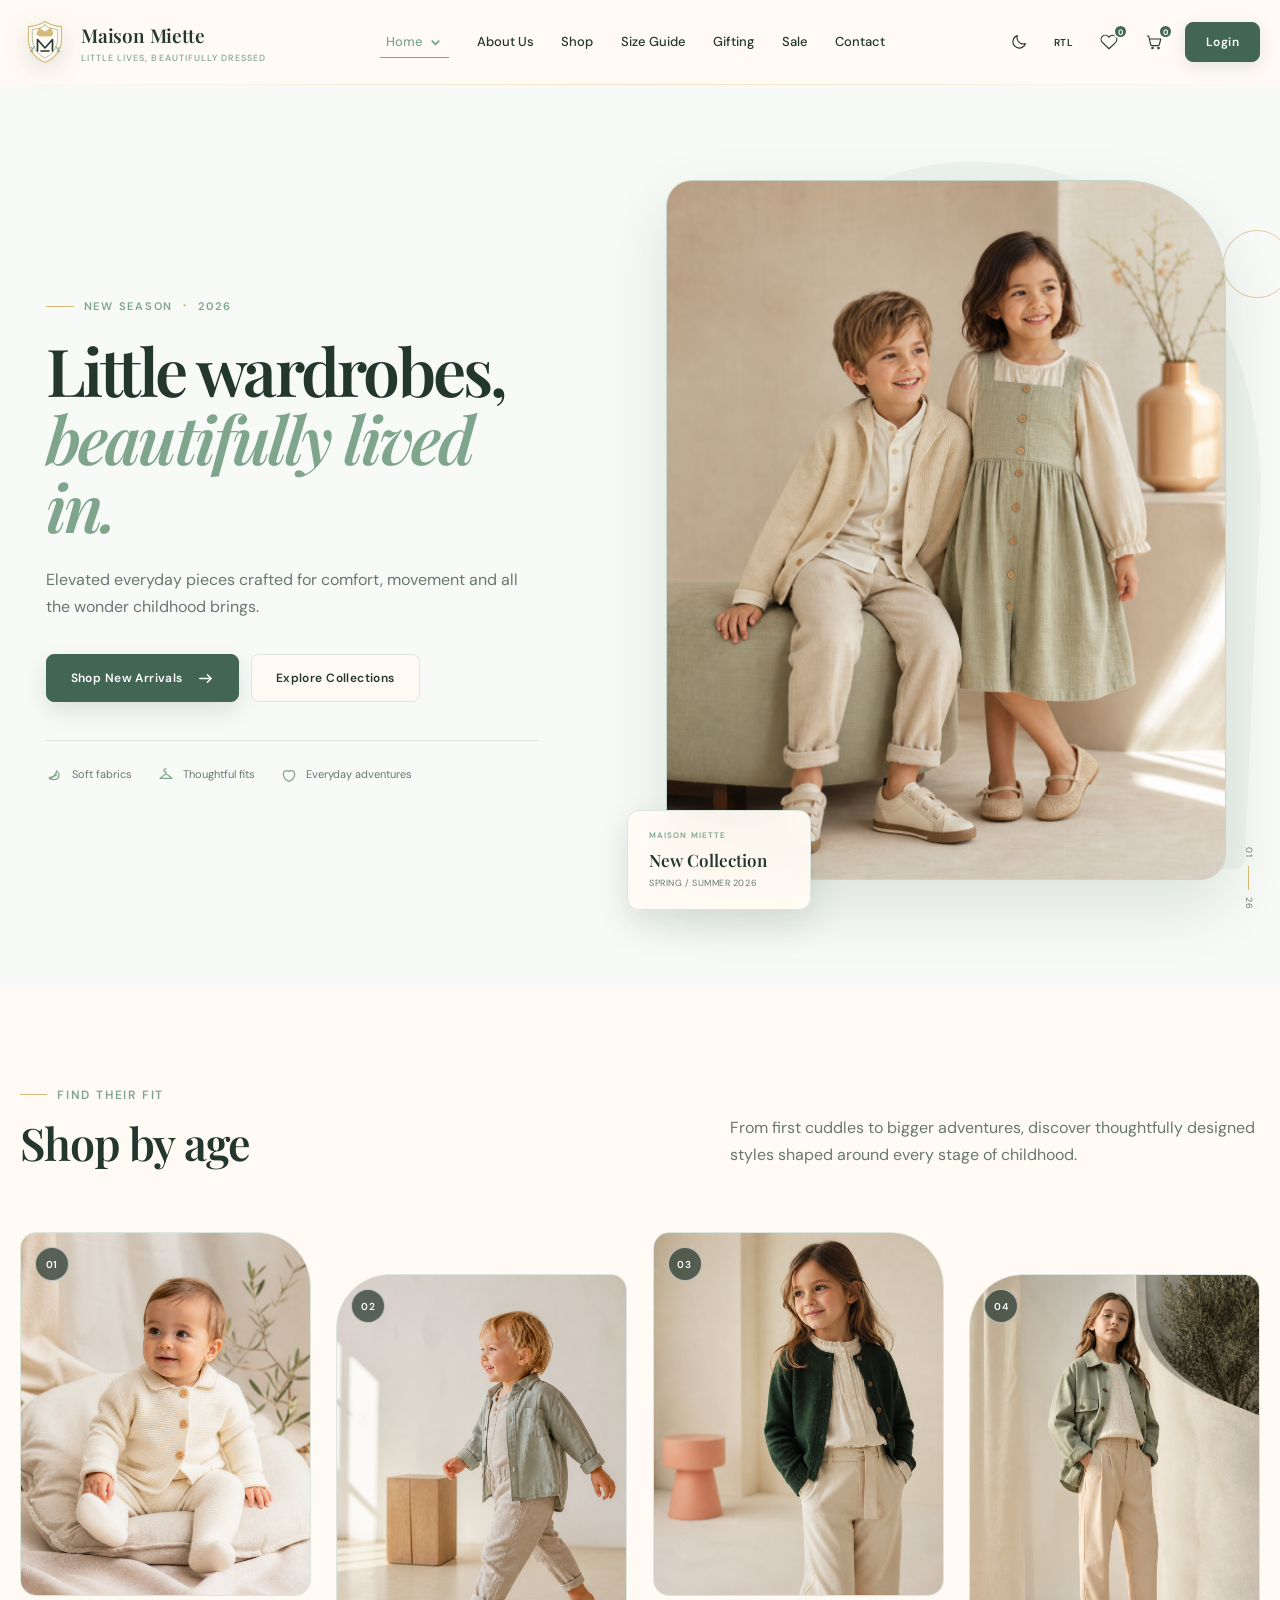
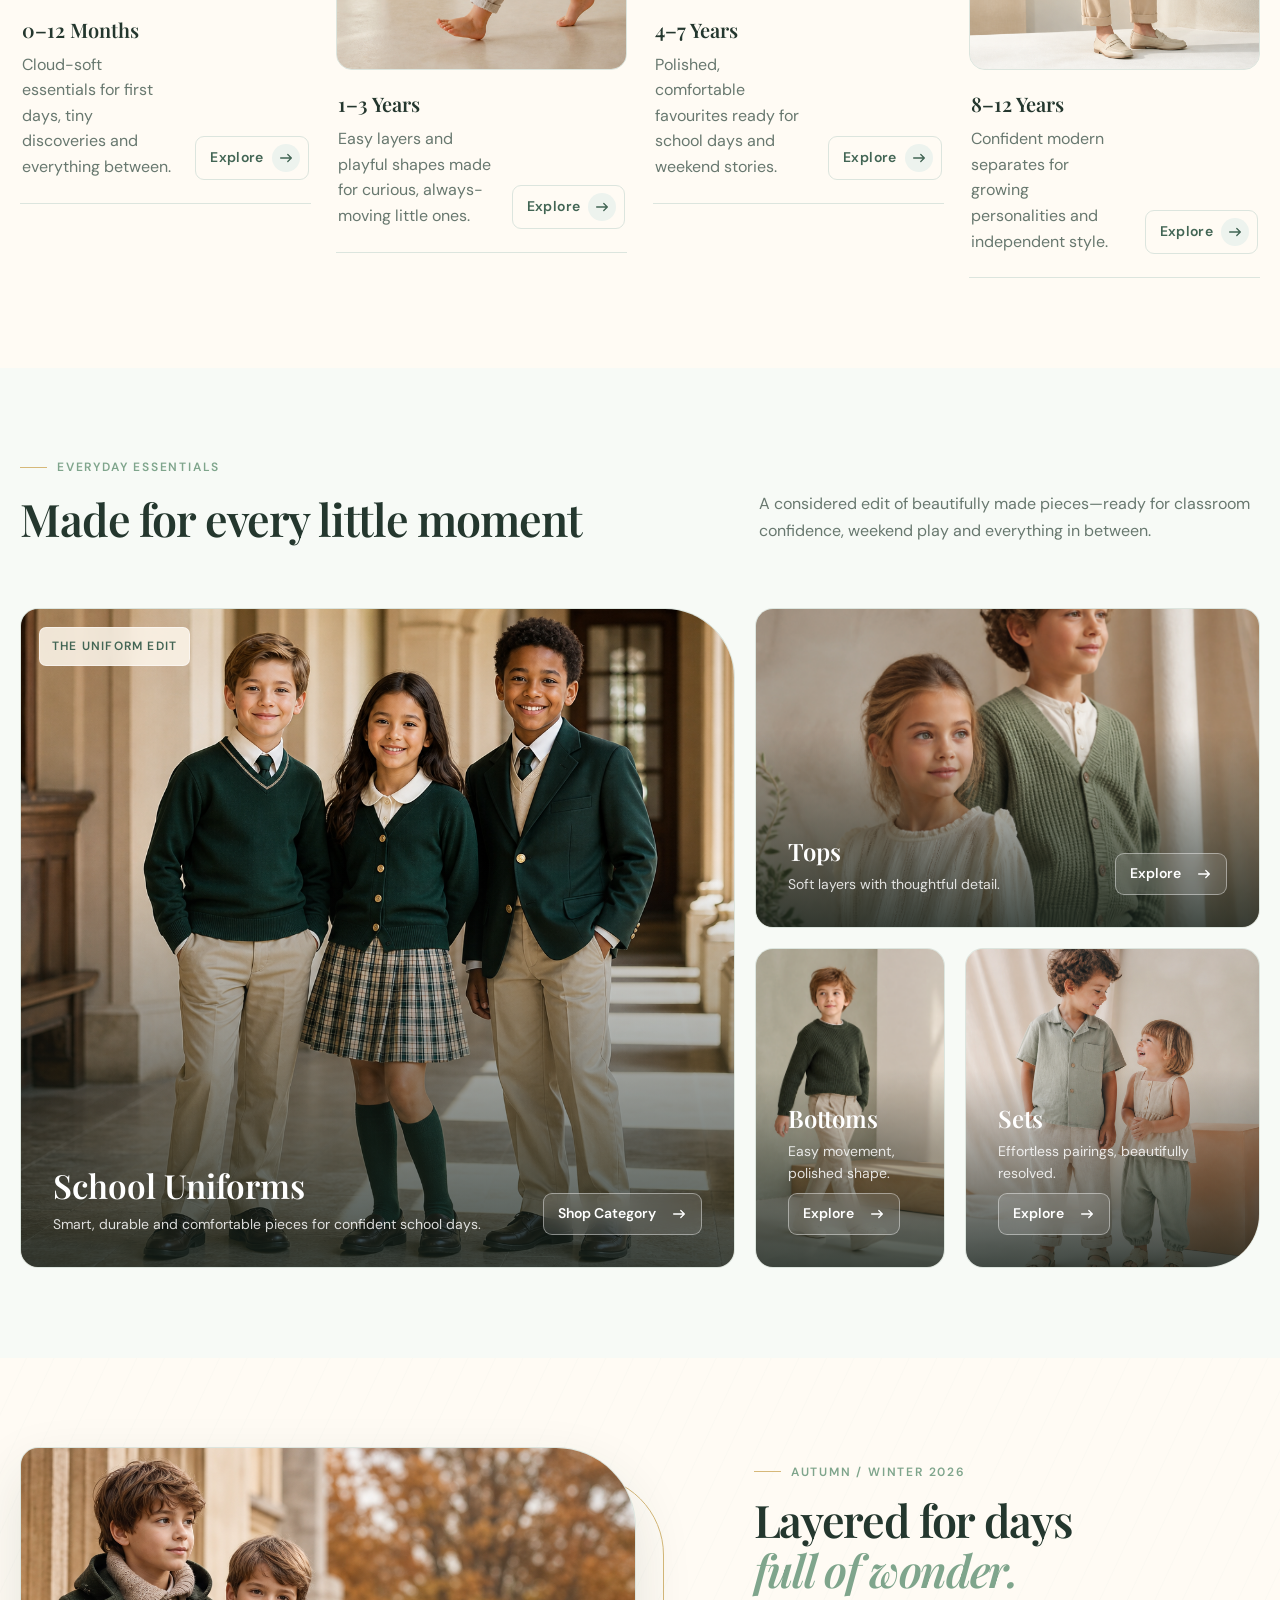
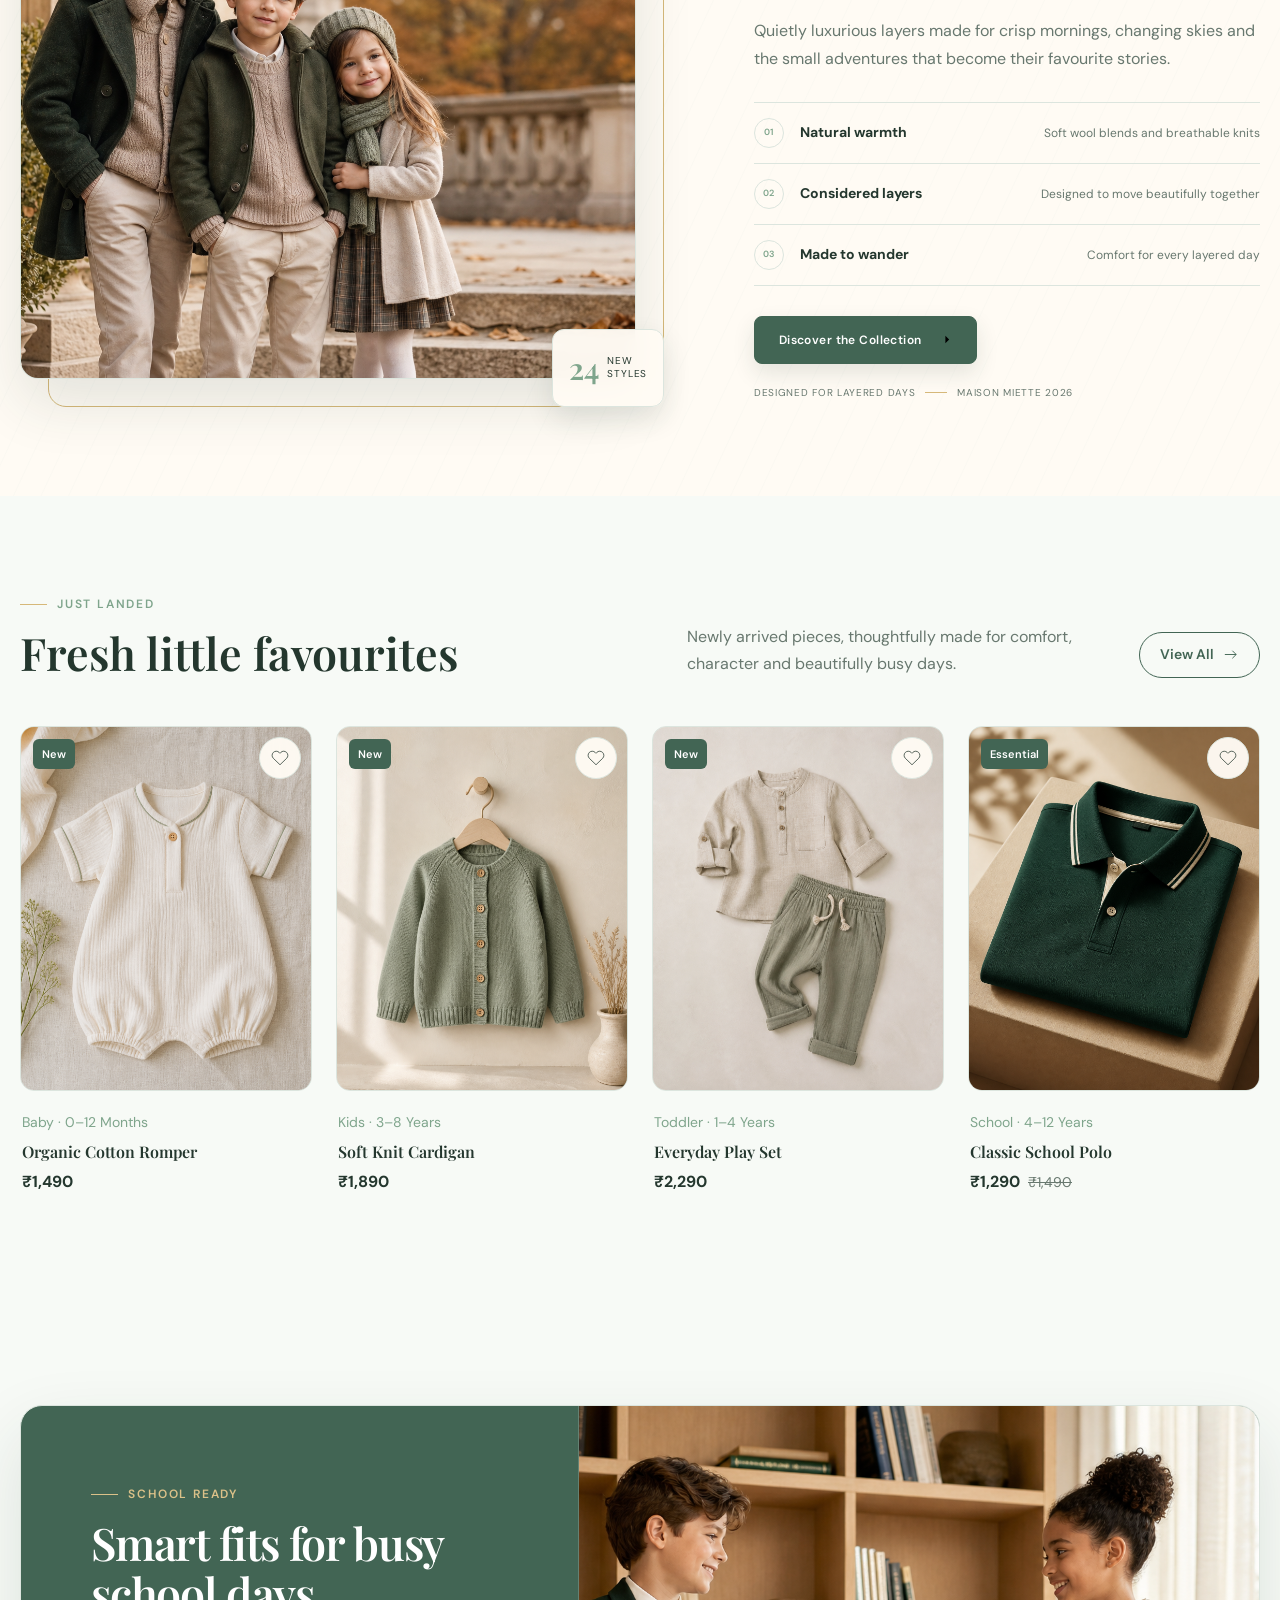
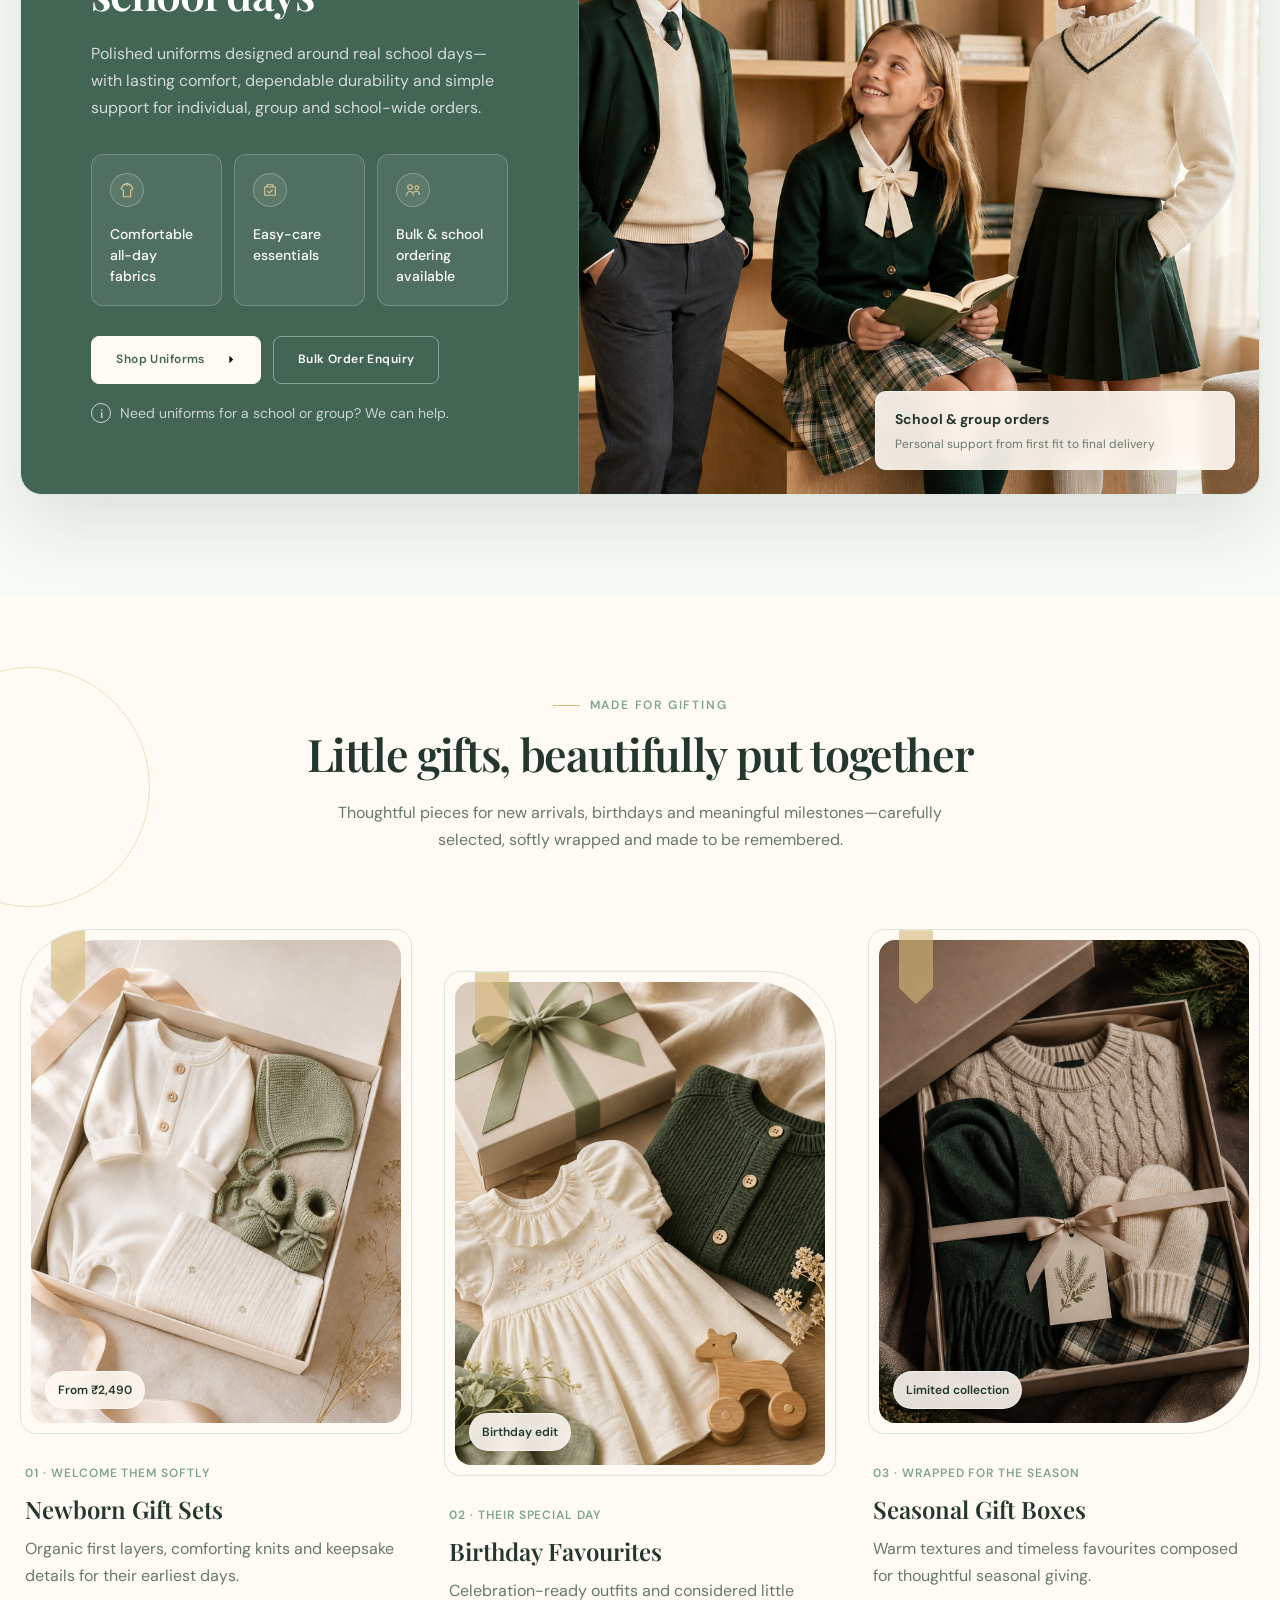
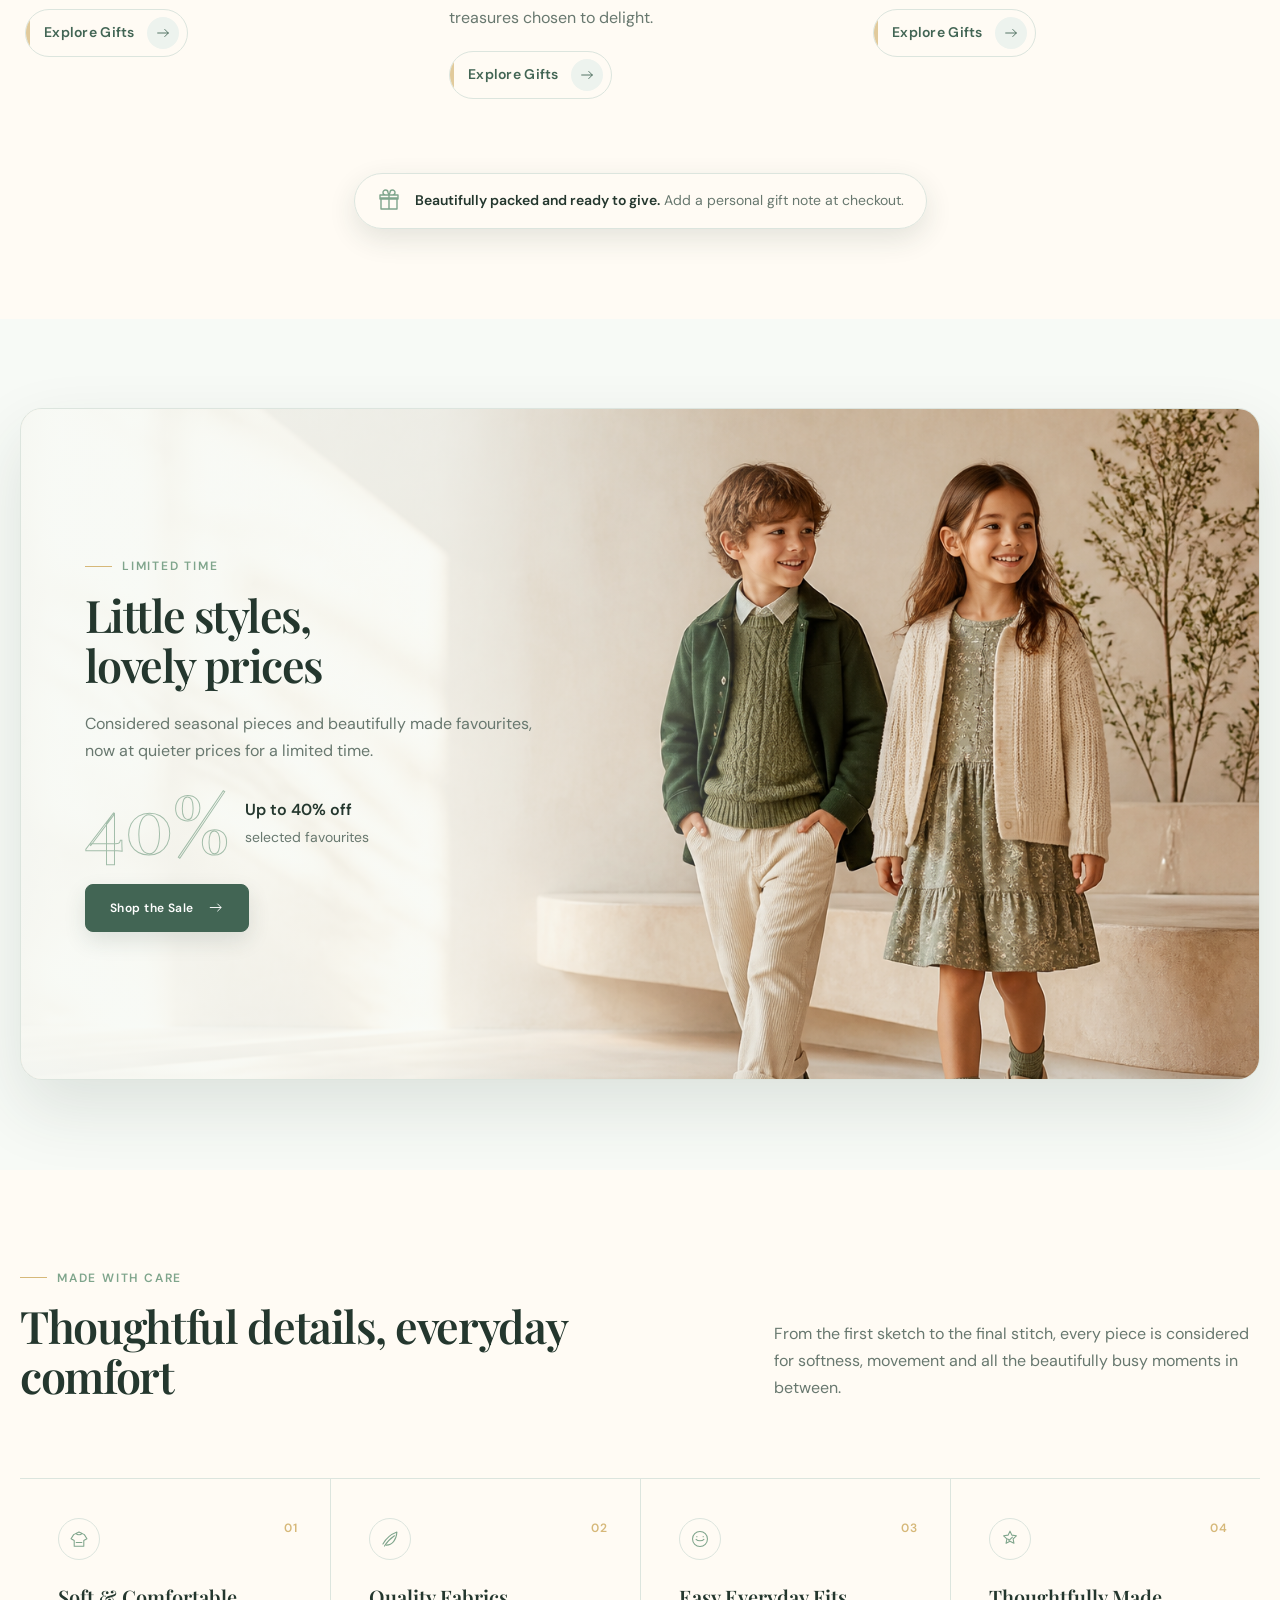
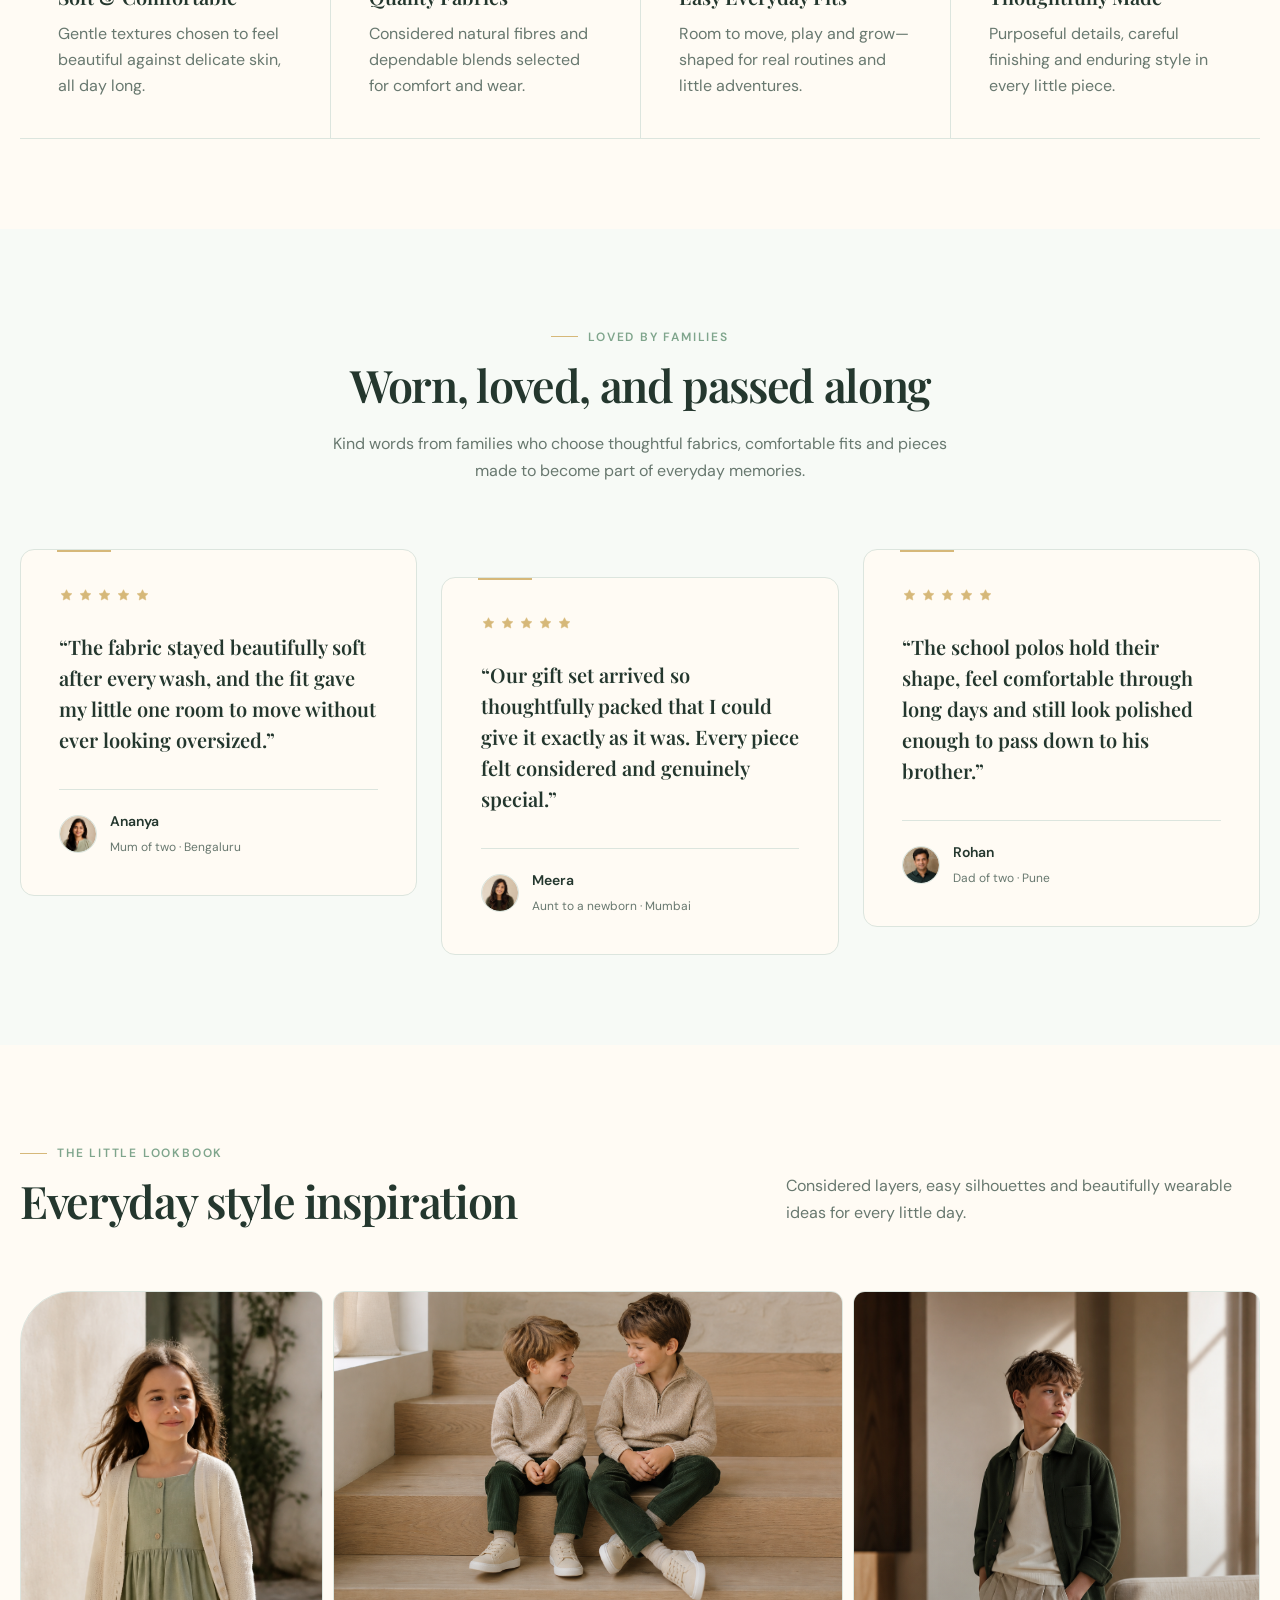
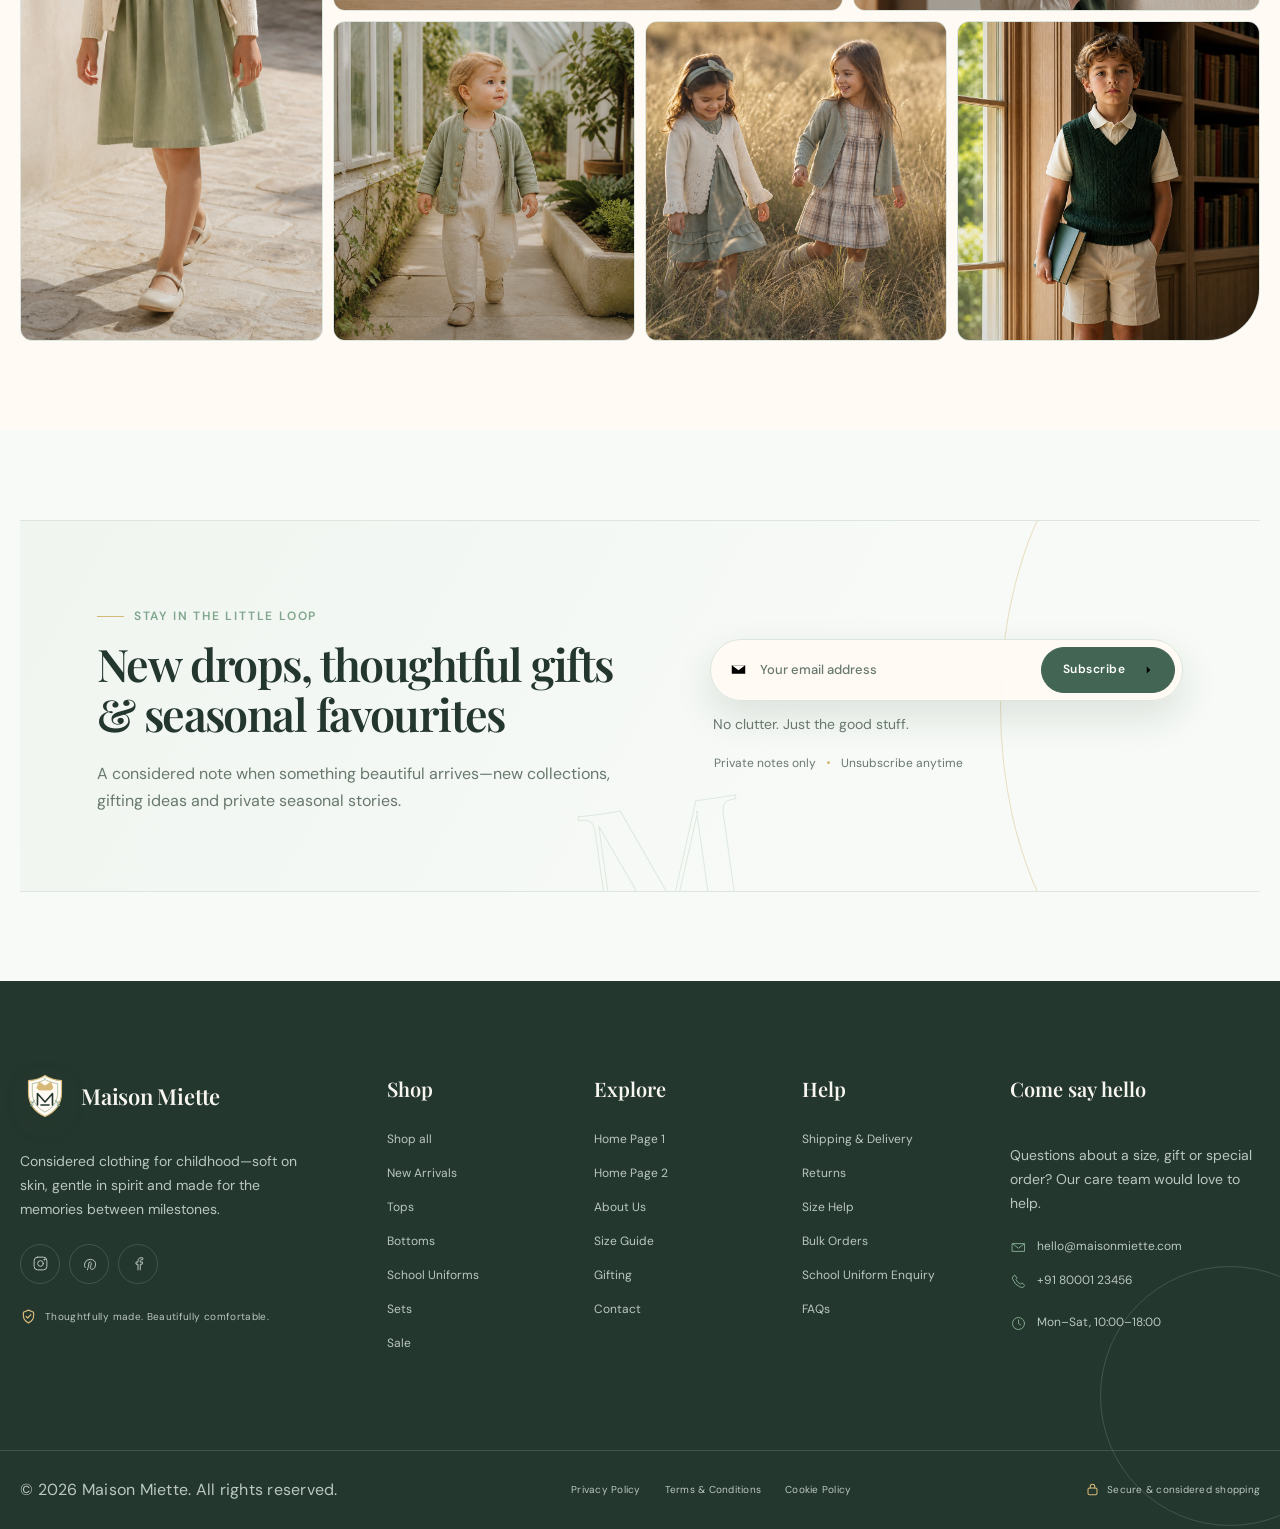
==== index.html @ 86921127 "Fix GitHub Pages homepage entry point" ====
<!doctype html>
<html lang="en">
<head>
  <meta charset="utf-8">
  <meta name="viewport" content="width=device-width, initial-scale=1">
  <meta name="description" content="Maison Miette — considered clothing for little lives.">
  <title>Maison Miette | Baby &amp; Kids Clothing</title>
  <link rel="canonical" href="https://bhanu4812.github.io/Baby-kids-clothing-store/pages/Homepage1.html">
  <meta http-equiv="refresh" content="0; url=pages/Homepage1.html">
  <script>window.location.replace('pages/Homepage1.html' + window.location.search + window.location.hash);</script>
</head>
<body>
  <p>Opening <a href="pages/Homepage1.html">Maison Miette</a>&hellip;</p>
</body>
</html>
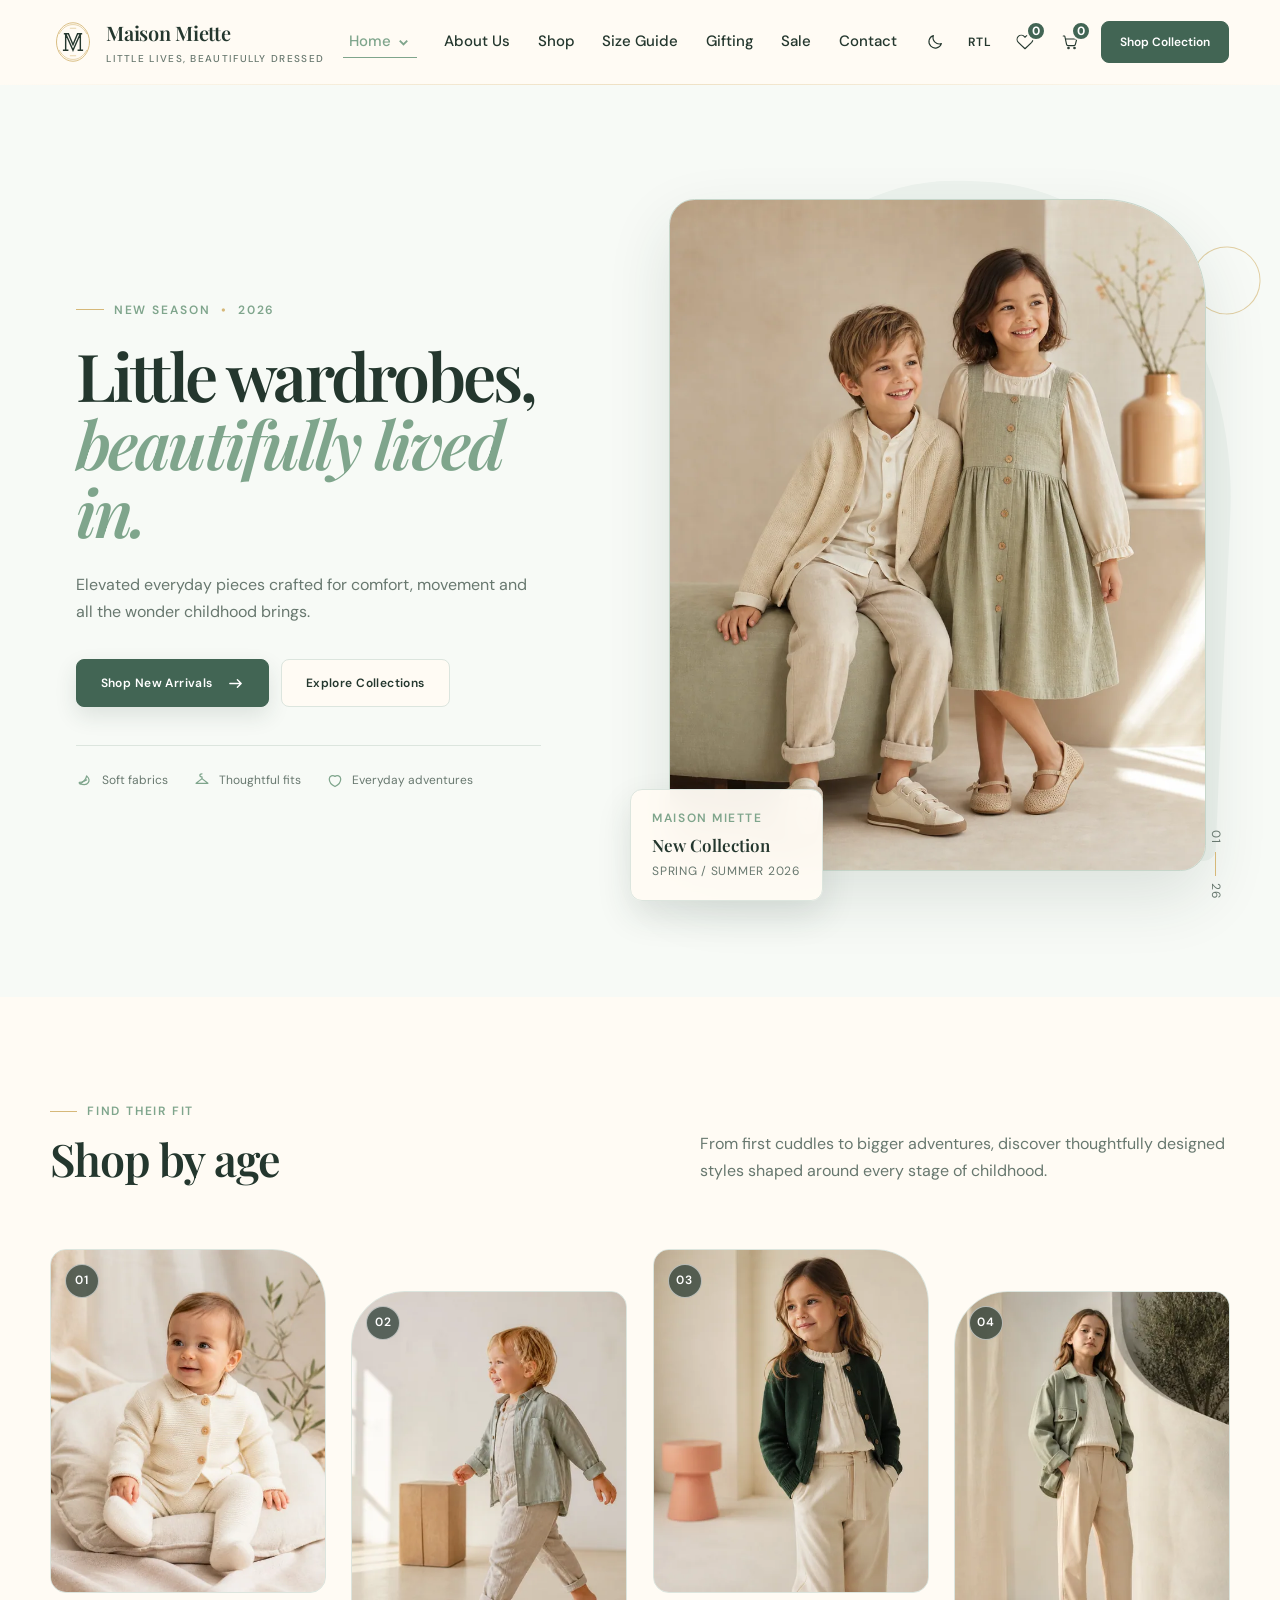
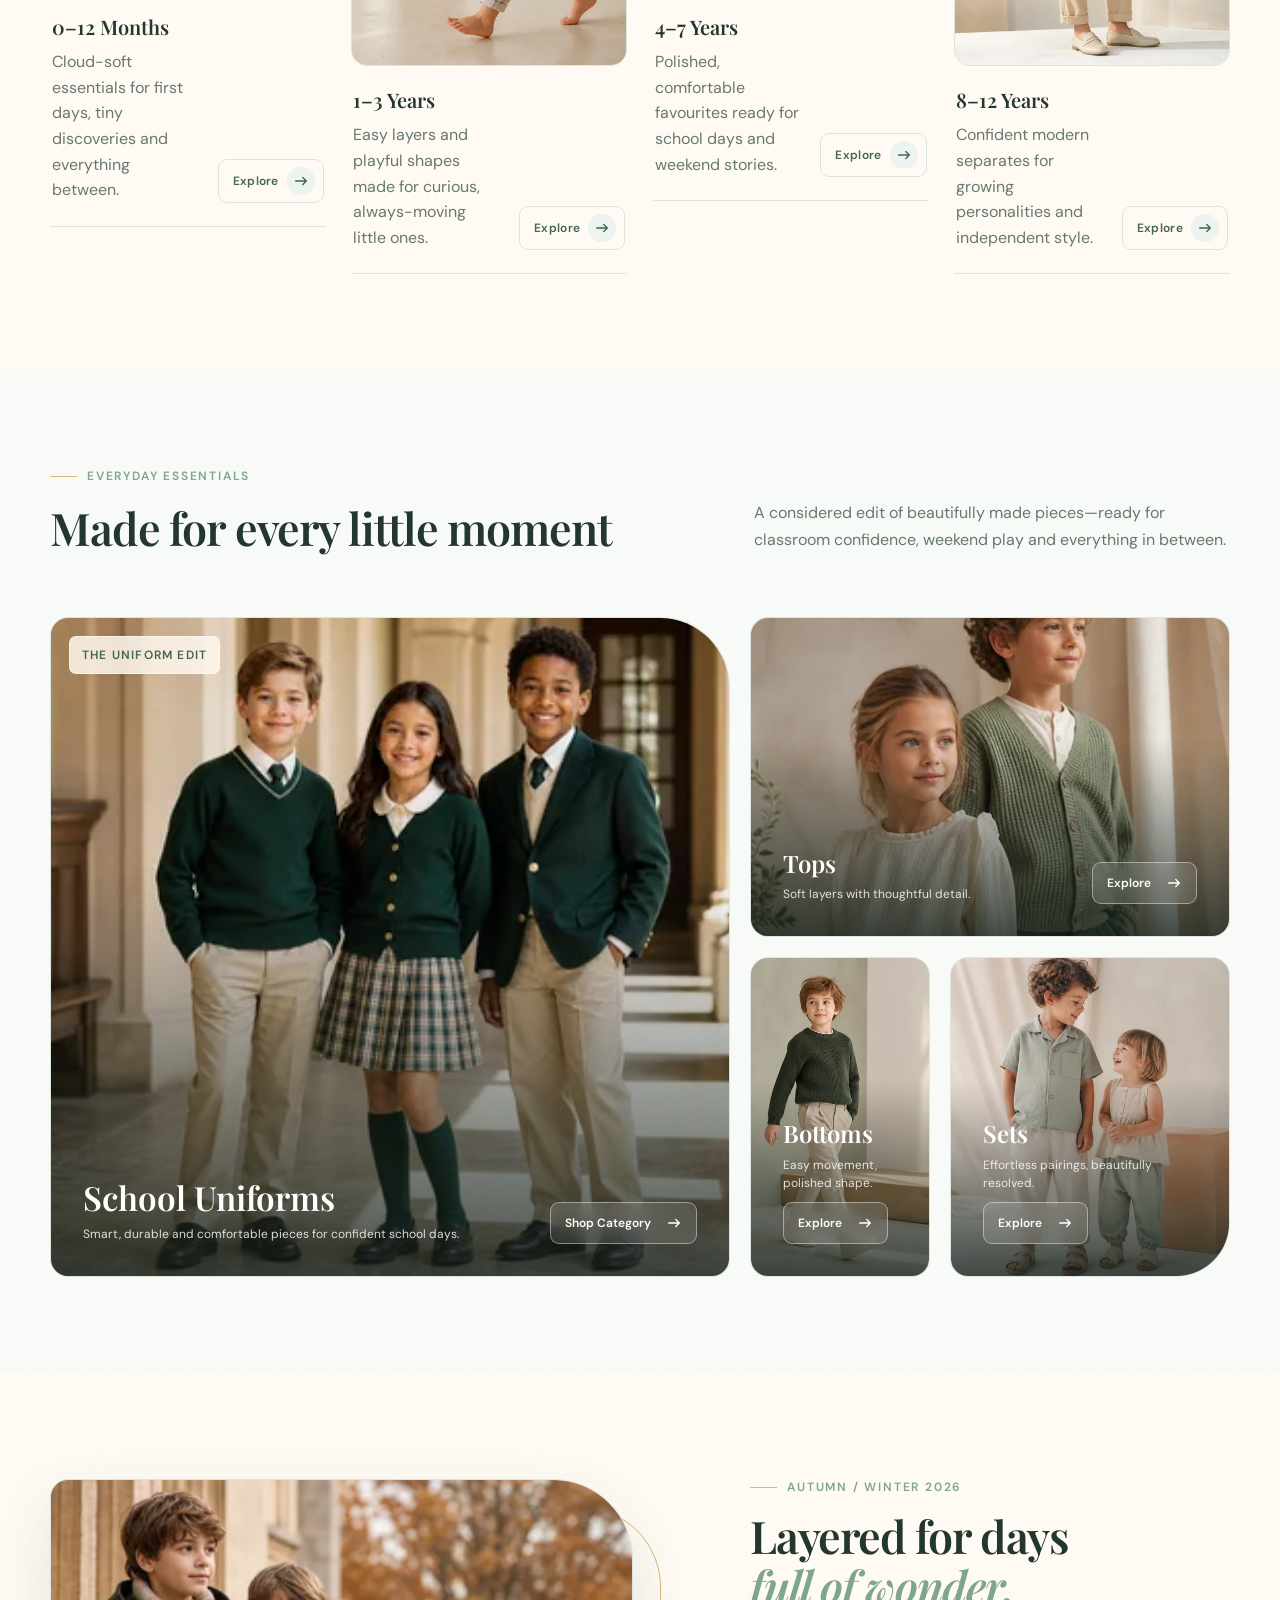
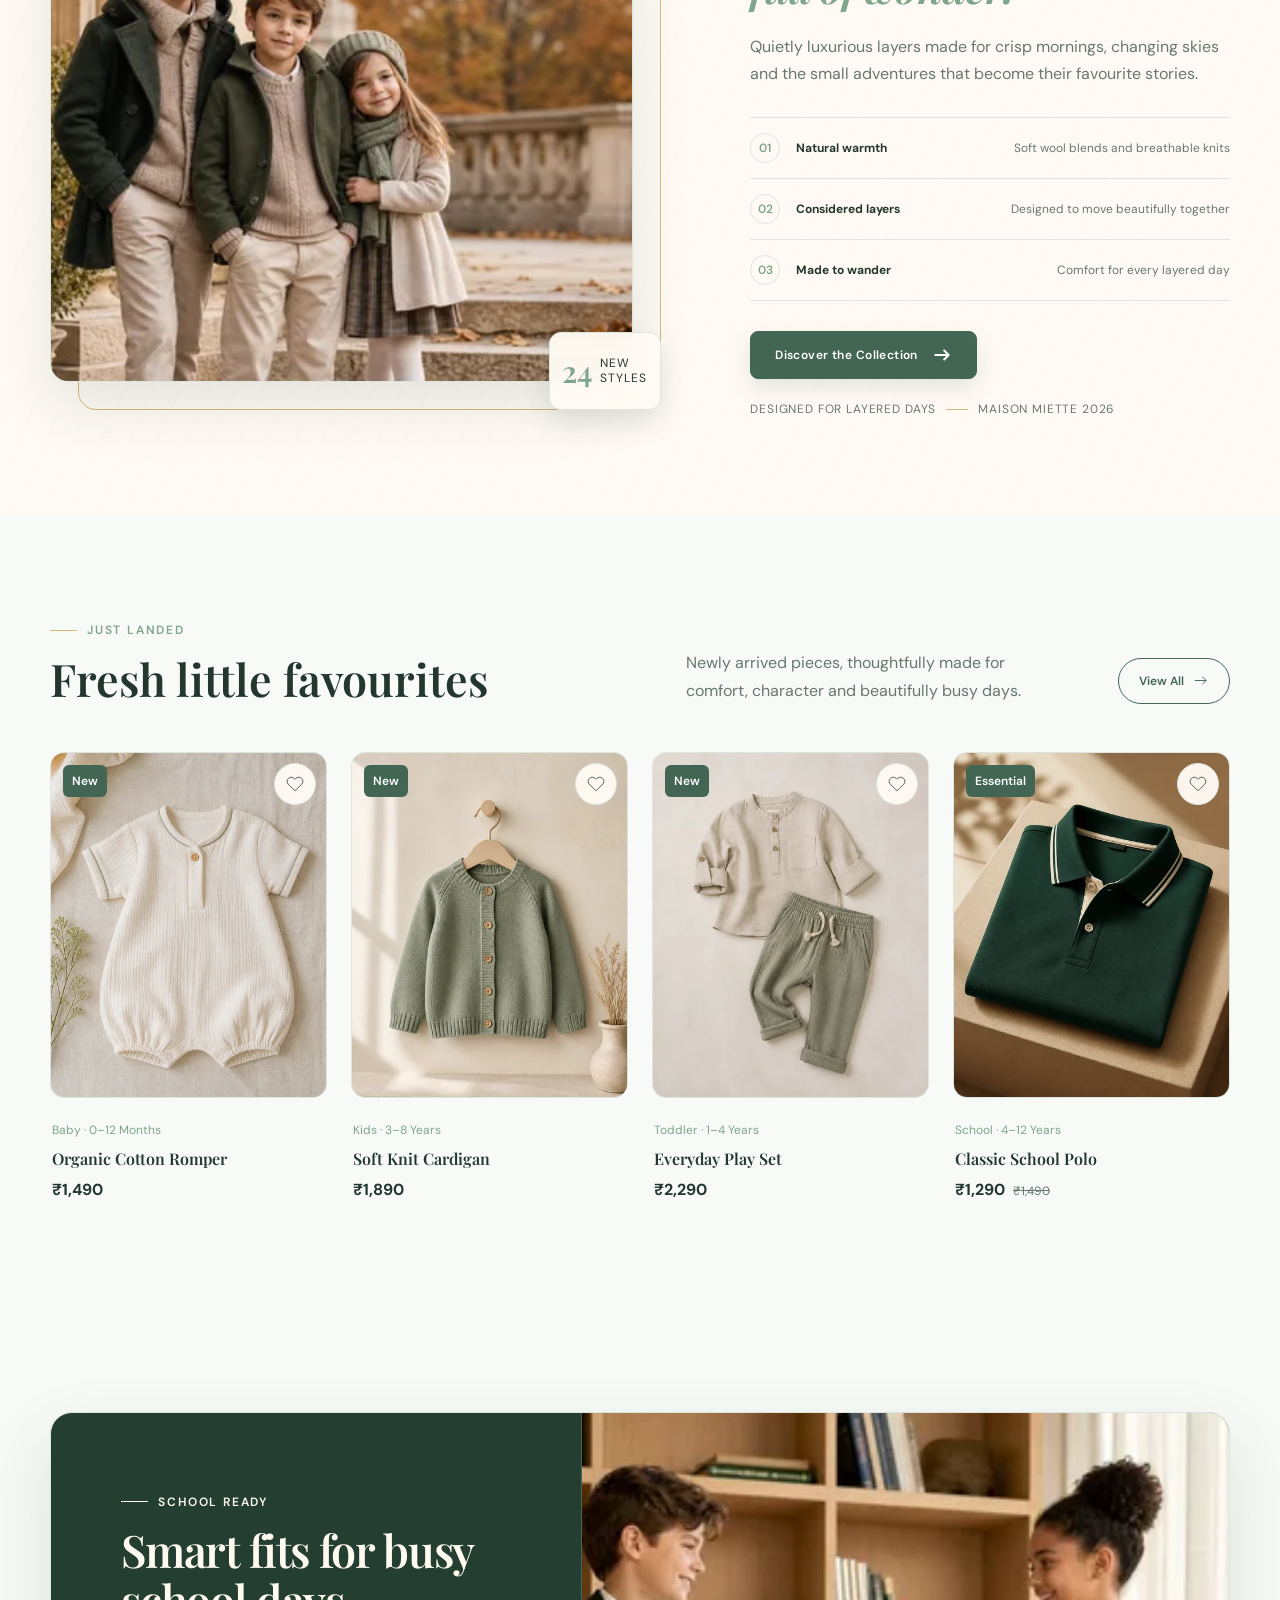
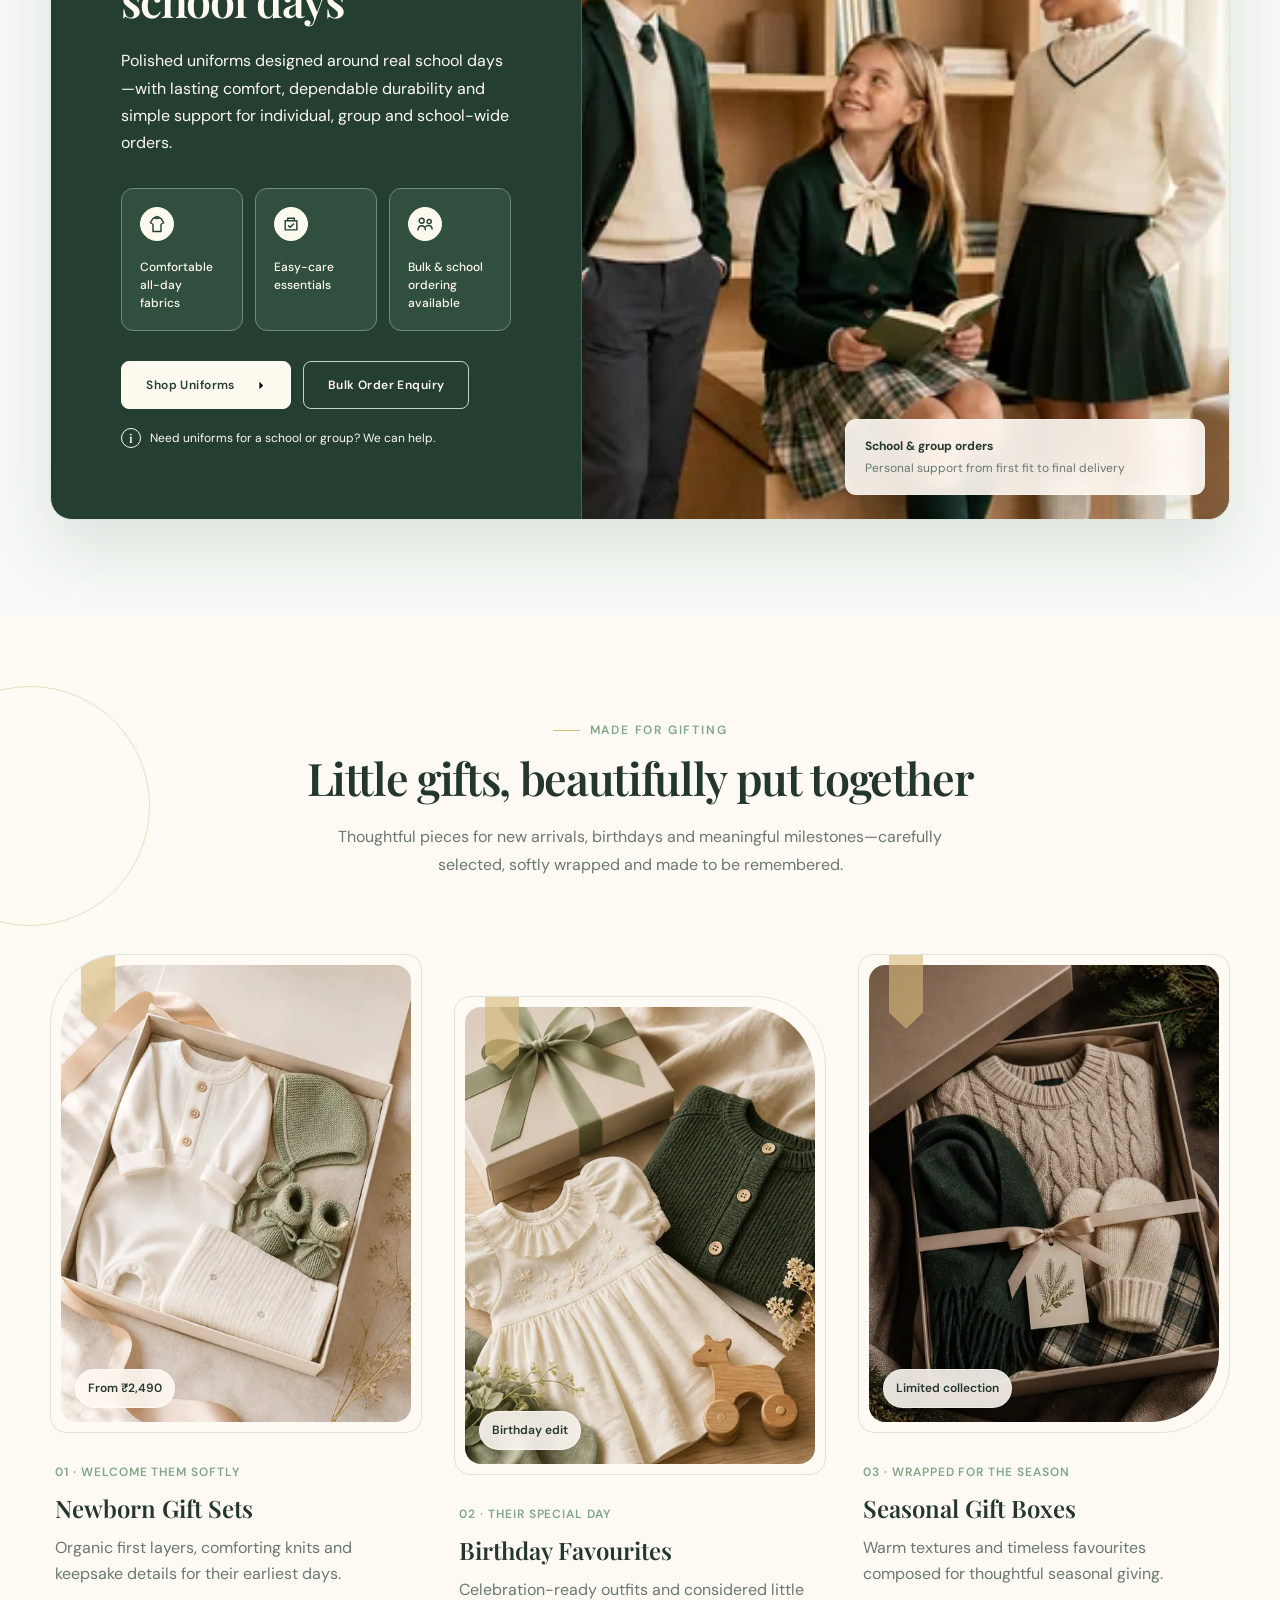
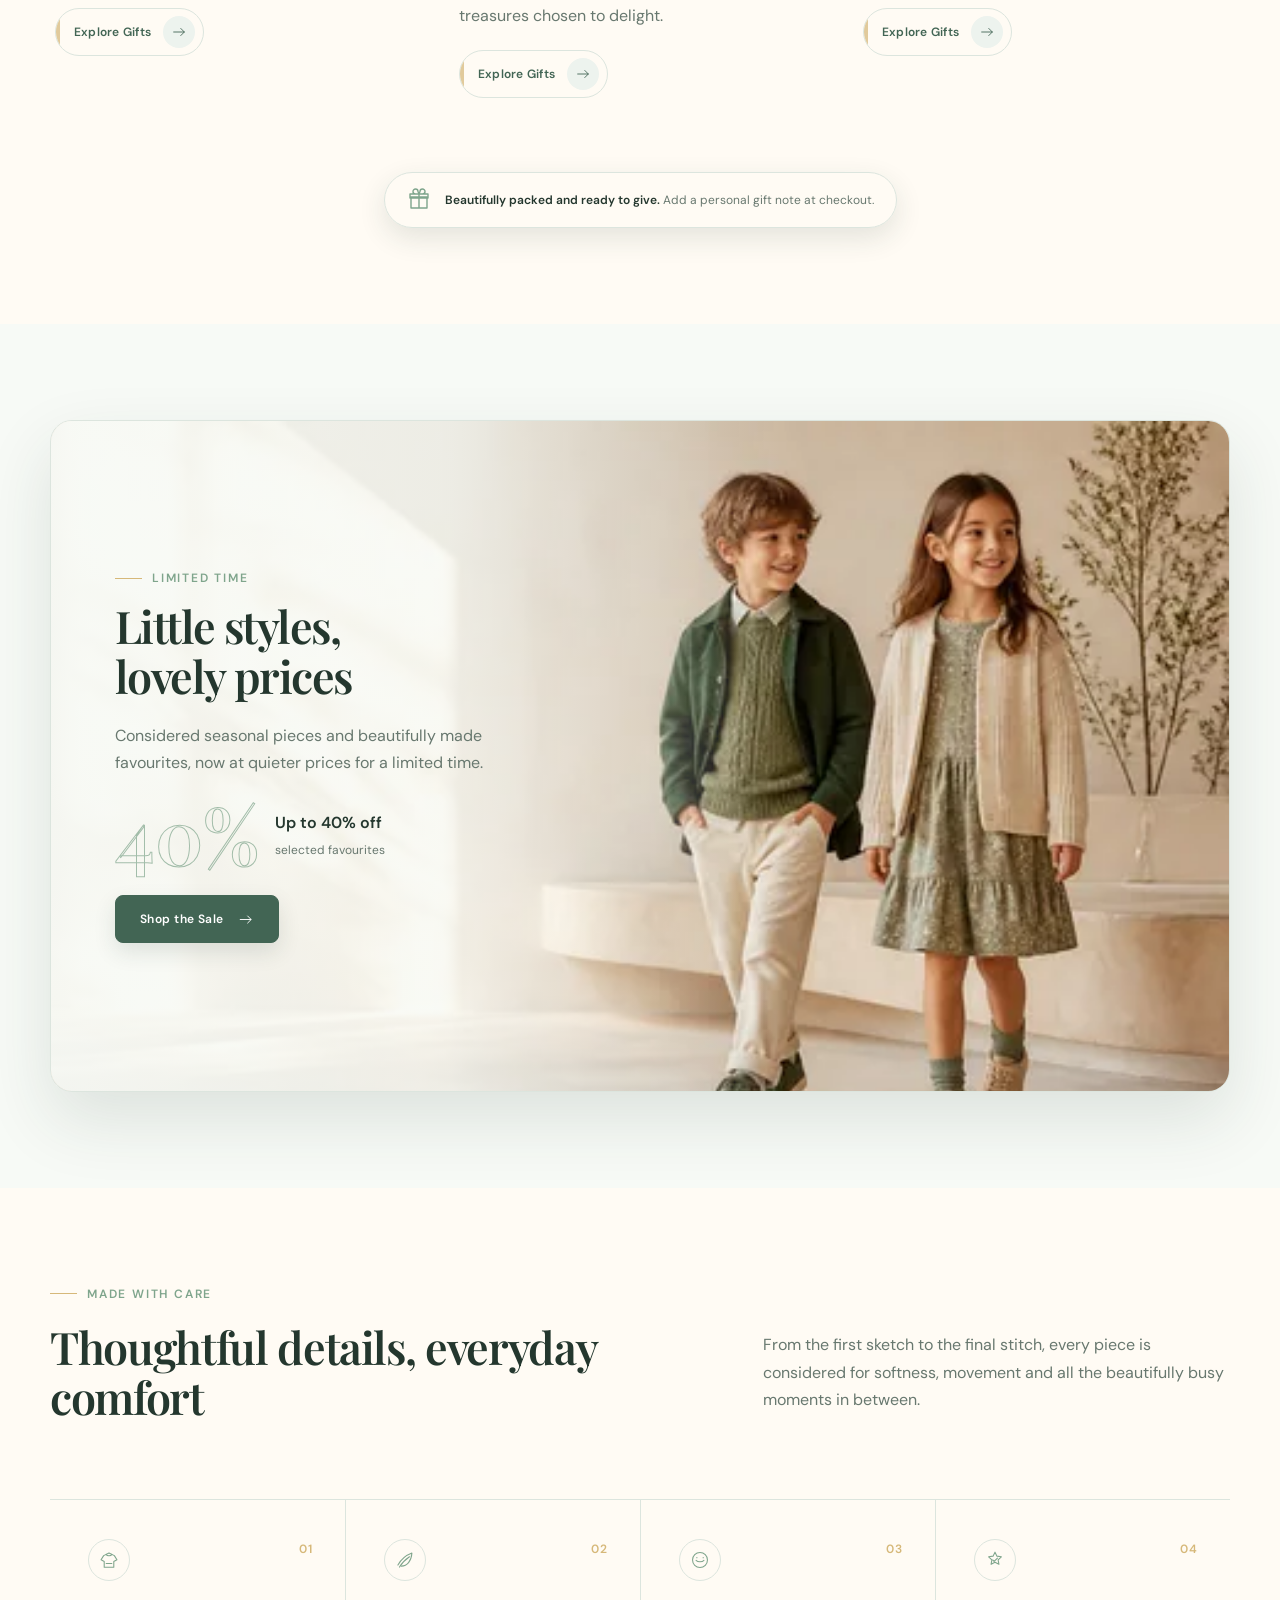
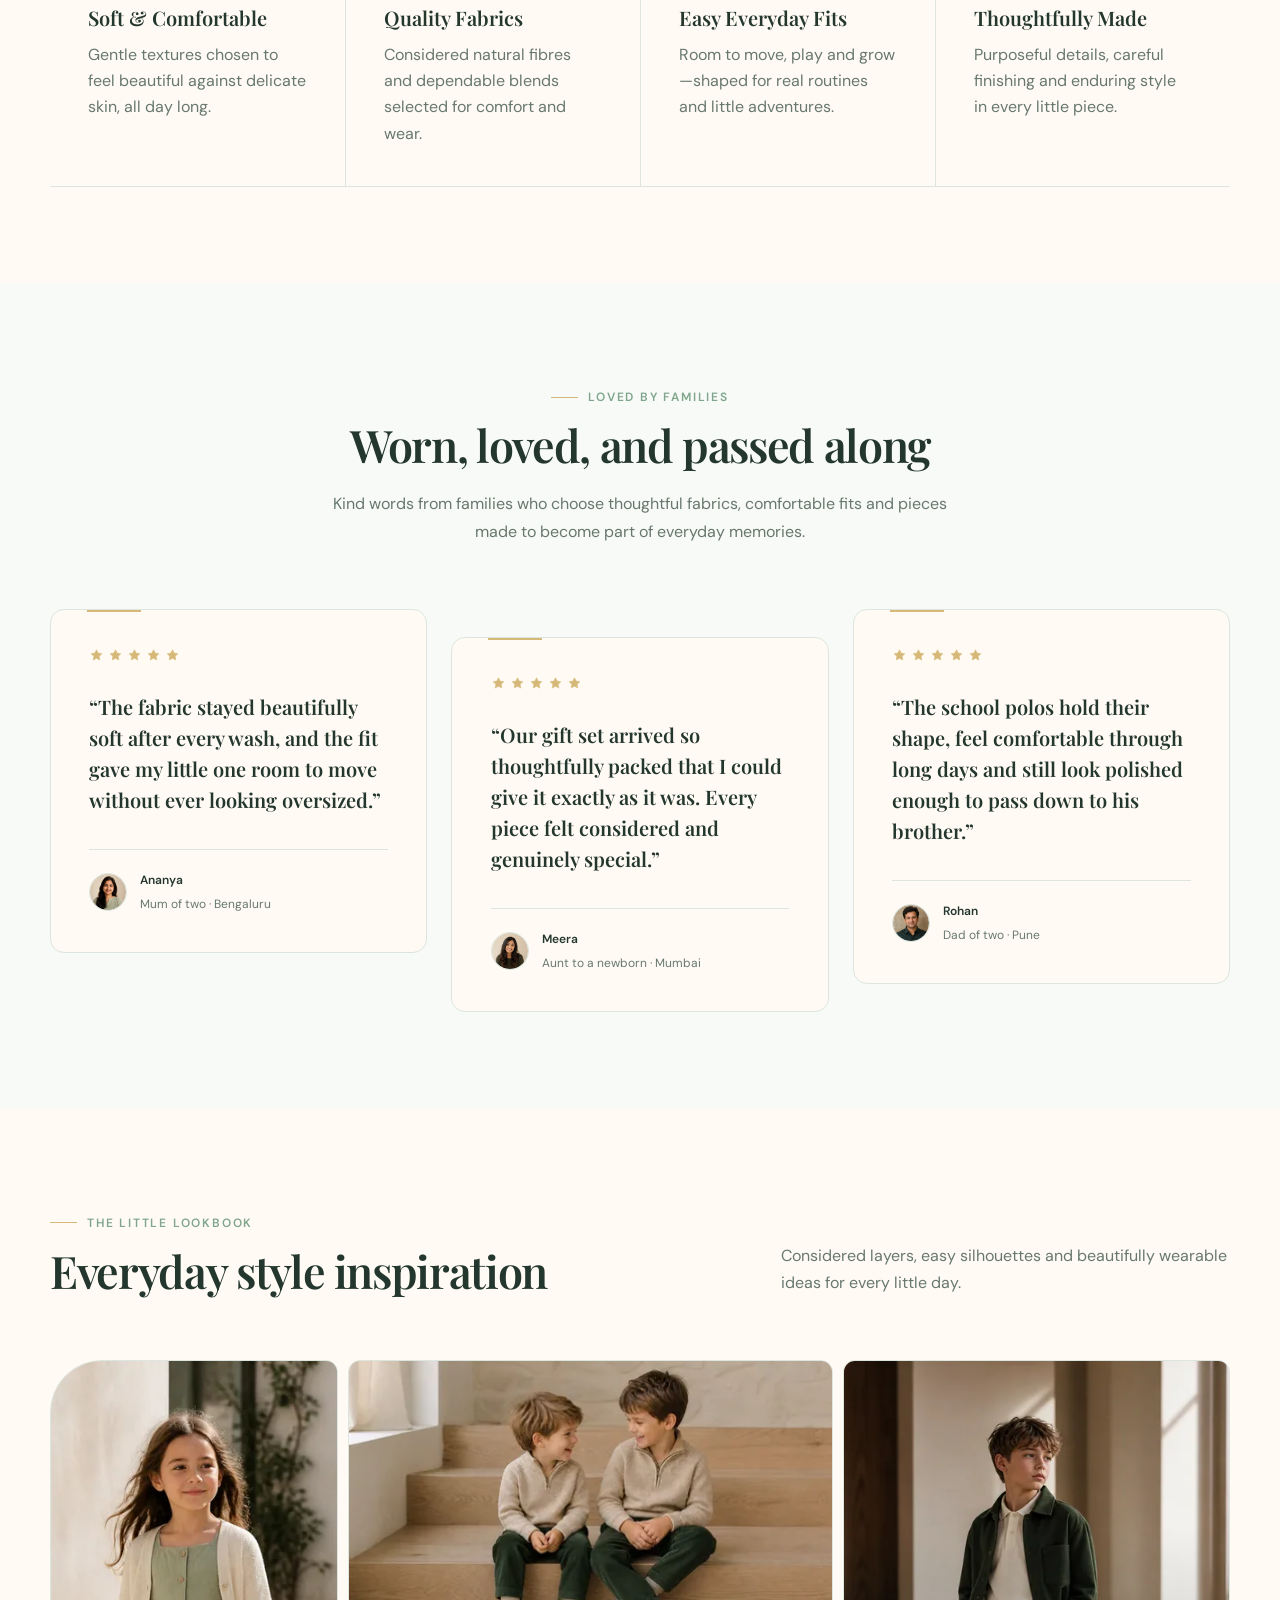
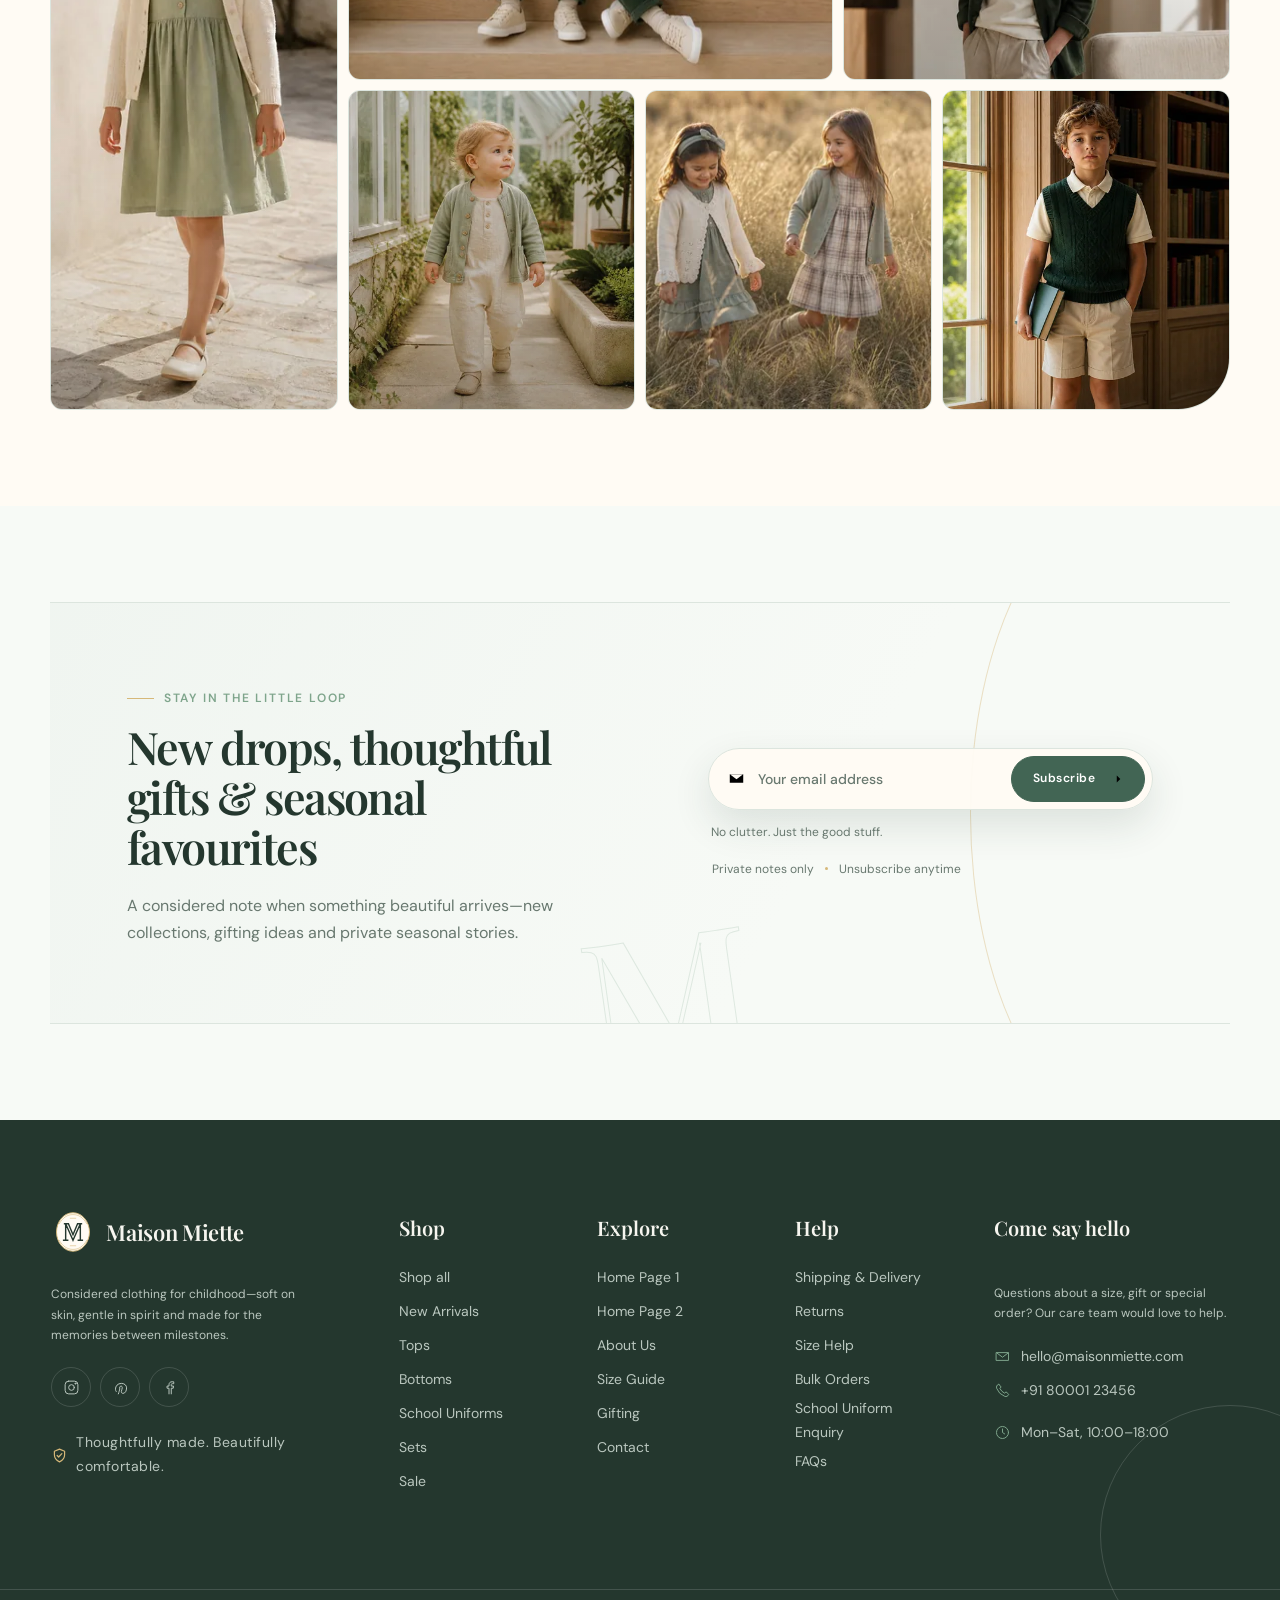
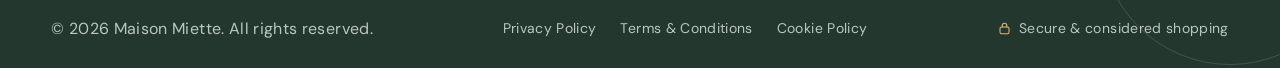
==== commit 5f04b213: "Update store styling, navigation, and favicons" ====
--- a/index.html
+++ b/index.html
@@ -8,6 +8,9 @@
   <link rel="canonical" href="https://bhanu4812.github.io/Baby-kids-clothing-store/pages/Homepage1.html">
   <meta http-equiv="refresh" content="0; url=pages/Homepage1.html">
   <script>window.location.replace('pages/Homepage1.html' + window.location.search + window.location.hash);</script>
+<link rel="icon" href="favicon.ico" sizes="16x16 32x32">
+<link rel="icon" type="image/png" sizes="32x32" href="assets/favicon-32.png">
+<link rel="icon" type="image/svg+xml" href="assets/favicon.svg?v=2">
 </head>
 <body>
   <p>Opening <a href="pages/Homepage1.html">Maison Miette</a>&hellip;</p>
